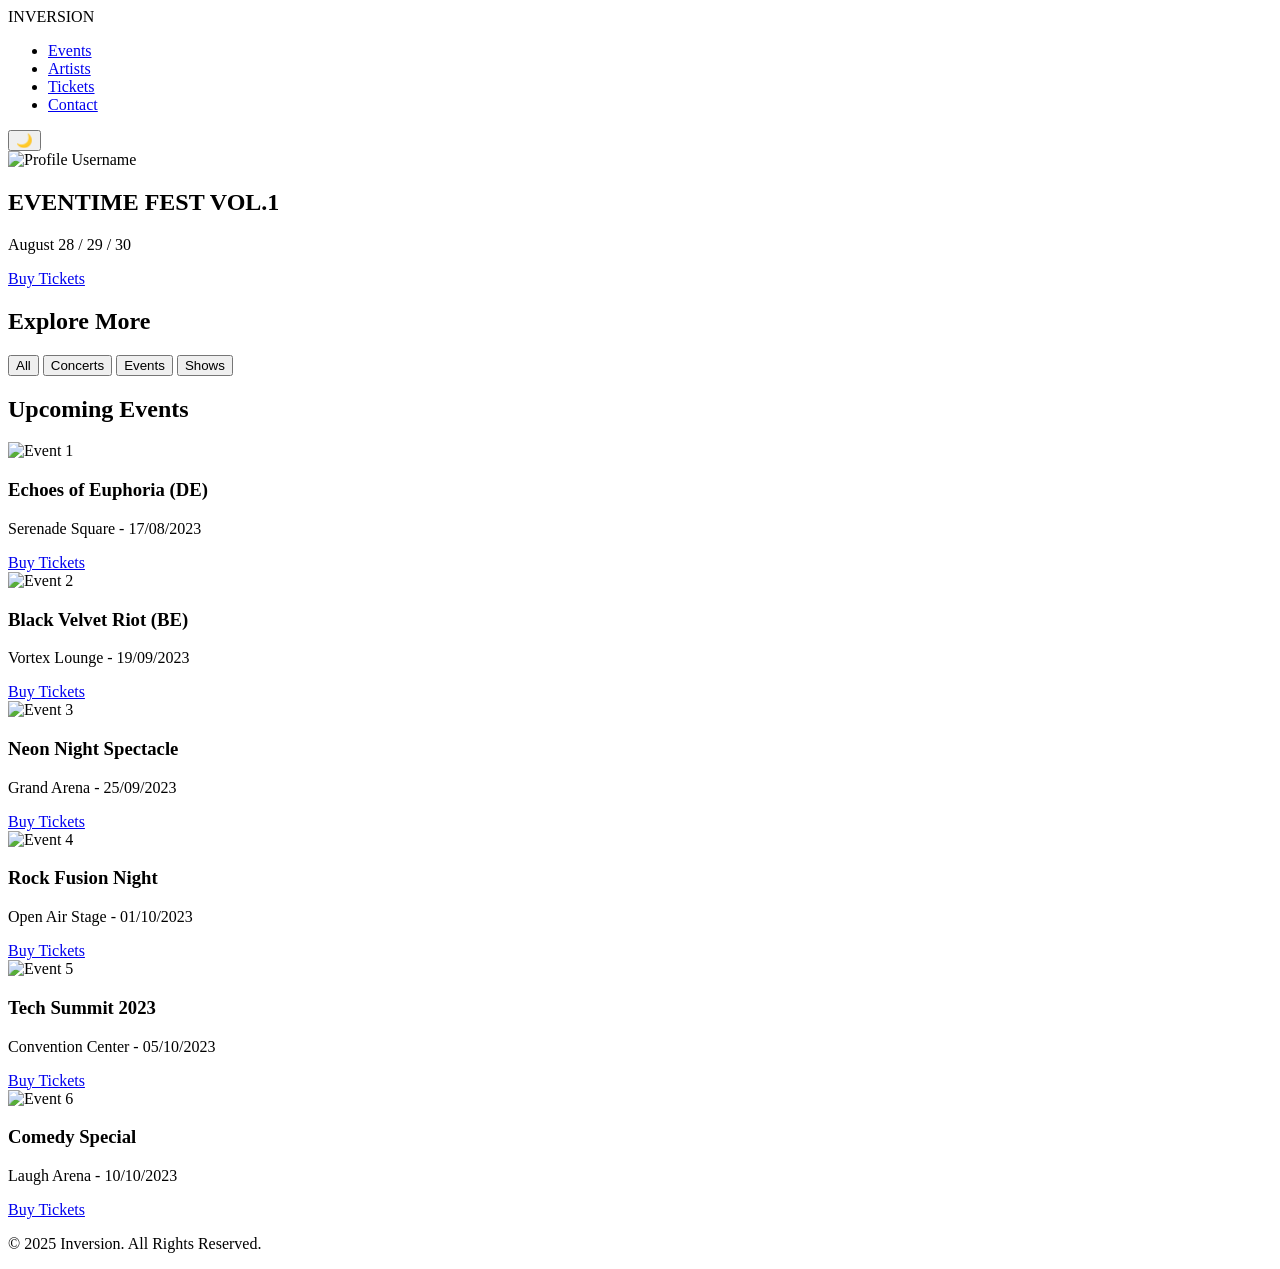
==== index.html @ 716ea82a "Create index.html" ====
<!DOCTYPE html>
<html lang="en">
<head>
    <meta charset="UTF-8">
    <meta name="viewport" content="width=device-width, initial-scale=1.0">
    <title>Inversion - E-Ticket Booking</title>
    <link rel="stylesheet" href="styles.css">
</head>
<body>

    <!-- Header -->
    <header>
        <div class="logo">INVERSION</div>
        <nav>
            <ul>
                <li><a href="#events">Events</a></li>
                <li><a href="#artists">Artists</a></li>
                <li><a href="#tickets">Tickets</a></li>
                <li><a href="#contact">Contact</a></li>
            </ul>
        </nav>
        <div class="nav-right">
            <button id="theme-toggle">🌙</button>
            <div class="profile">
                <img src="profile.jpg" alt="Profile">
                <span>Username</span>
            </div>
        </div>
    </header>

    <!-- Hero Section -->
    <section id="hero">
        <div class="hero-overlay"></div>
        <div class="hero-content">
            <h2>EVENTIME FEST VOL.1</h2>
            <p>August 28 / 29 / 30</p>
            <div id="countdown"></div>
            <a href="#tickets" class="btn">Buy Tickets</a>
        </div>
    </section>

    <!-- Explore Section -->
    <section id="explore">
        <h2>Explore More</h2>
        <div class="explore-options">
            <button class="explore-btn" data-filter="all">All</button>
            <button class="explore-btn" data-filter="concerts">Concerts</button>
            <button class="explore-btn" data-filter="events">Events</button>
            <button class="explore-btn" data-filter="shows">Shows</button>
        </div>
    </section>

    <!-- Events Section -->
    <section id="events">
        <h2>Upcoming Events</h2>
        <div class="event-grid">

            <div class="event-card" data-category="concerts">
                <img src="event1.jpg" alt="Event 1">
                <h3>Echoes of Euphoria (DE)</h3>
                <p>Serenade Square - 17/08/2023</p>
                <a href="#" class="btn">Buy Tickets</a>
            </div>

            <div class="event-card" data-category="events">
                <img src="event2.jpg" alt="Event 2">
                <h3>Black Velvet Riot (BE)</h3>
                <p>Vortex Lounge - 19/09/2023</p>
                <a href="#" class="btn">Buy Tickets</a>
            </div>

            <div class="event-card" data-category="shows">
                <img src="event3.jpg" alt="Event 3">
                <h3>Neon Night Spectacle</h3>
                <p>Grand Arena - 25/09/2023</p>
                <a href="#" class="btn">Buy Tickets</a>
            </div>

            <div class="event-card" data-category="concerts">
                <img src="event4.jpg" alt="Event 4">
                <h3>Rock Fusion Night</h3>
                <p>Open Air Stage - 01/10/2023</p>
                <a href="#" class="btn">Buy Tickets</a>
            </div>

            <div class="event-card" data-category="events">
                <img src="event5.jpg" alt="Event 5">
                <h3>Tech Summit 2023</h3>
                <p>Convention Center - 05/10/2023</p>
                <a href="#" class="btn">Buy Tickets</a>
            </div>

            <div class="event-card" data-category="shows">
                <img src="event6.jpg" alt="Event 6">
                <h3>Comedy Special</h3>
                <p>Laugh Arena - 10/10/2023</p>
                <a href="#" class="btn">Buy Tickets</a>
            </div>

        </div>
    </section>

    <!-- Footer -->
    <footer>
        <p>&copy; 2025 Inversion. All Rights Reserved.</p>
    </footer>

</body>
</html>

<script>
// Toggle Mobile Menu
function toggleMenu() {
    document.getElementById("nav-links").classList.toggle("active");
}

// Dark/Light Mode Toggle
const themeToggle = document.getElementById("theme-toggle");
themeToggle.addEventListener("click", () => {
    document.body.classList.toggle("light-mode");
    themeToggle.textContent = document.body.classList.contains("light-mode") ? "☀️" : "🌙";
});

// Smooth Scrolling
document.querySelectorAll('a[href^="#"]').forEach(anchor => {
    anchor.addEventListener("click", function(e) {
        e.preventDefault();
        document.querySelector(this.getAttribute("href")).scrollIntoView({ behavior: "smooth" });
    });
});

// Event Search
document.getElementById("search-bar").addEventListener("input", function() {
    let filter = this.value.toLowerCase();
    let eventCards = document.querySelectorAll(".event-card");

    eventCards.forEach(card => {
        let title = card.querySelector("h3").textContent.toLowerCase();
        card.style.display = title.includes(filter) ? "block" : "none";
    });
});

// Explore More Filter System
document.querySelectorAll(".explore-btn").forEach(button => {
    button.addEventListener("click", function () {
        let filter = this.getAttribute("data-filter");
        let eventCards = document.querySelectorAll(".event-card");

        eventCards.forEach(card => {
            if (filter === "all" || card.getAttribute("data-category") === filter) {
                card.style.display = "block";
            } else {
                card.style.display = "none";
            }
        });

        // Highlight the selected button
        document.querySelectorAll(".explore-btn").forEach(btn => btn.classList.remove("active"));
        this.classList.add("active");
    });
});

// Ticket Modal
function openModal(eventName) {
    document.getElementById("modal-title").textContent = eventName;
    document.getElementById("ticket-modal").style.display = "flex";
}

function closeModal() {
    document.getElementById("ticket-modal").style.display = "none";
}

// Back to Top Button
const backToTop = document.createElement("button");
backToTop.id = "back-to-top";
backToTop.innerHTML = "⬆";
document.body.appendChild(backToTop);

window.addEventListener("scroll", () => {
    if (window.scrollY > 200) {
        backToTop.style.display = "block";
    } else {
        backToTop.style.display = "none";
    }
});

backToTop.addEventListener("click", () => {
    window.scrollTo({ top: 0, behavior: "smooth" });
});

</script>
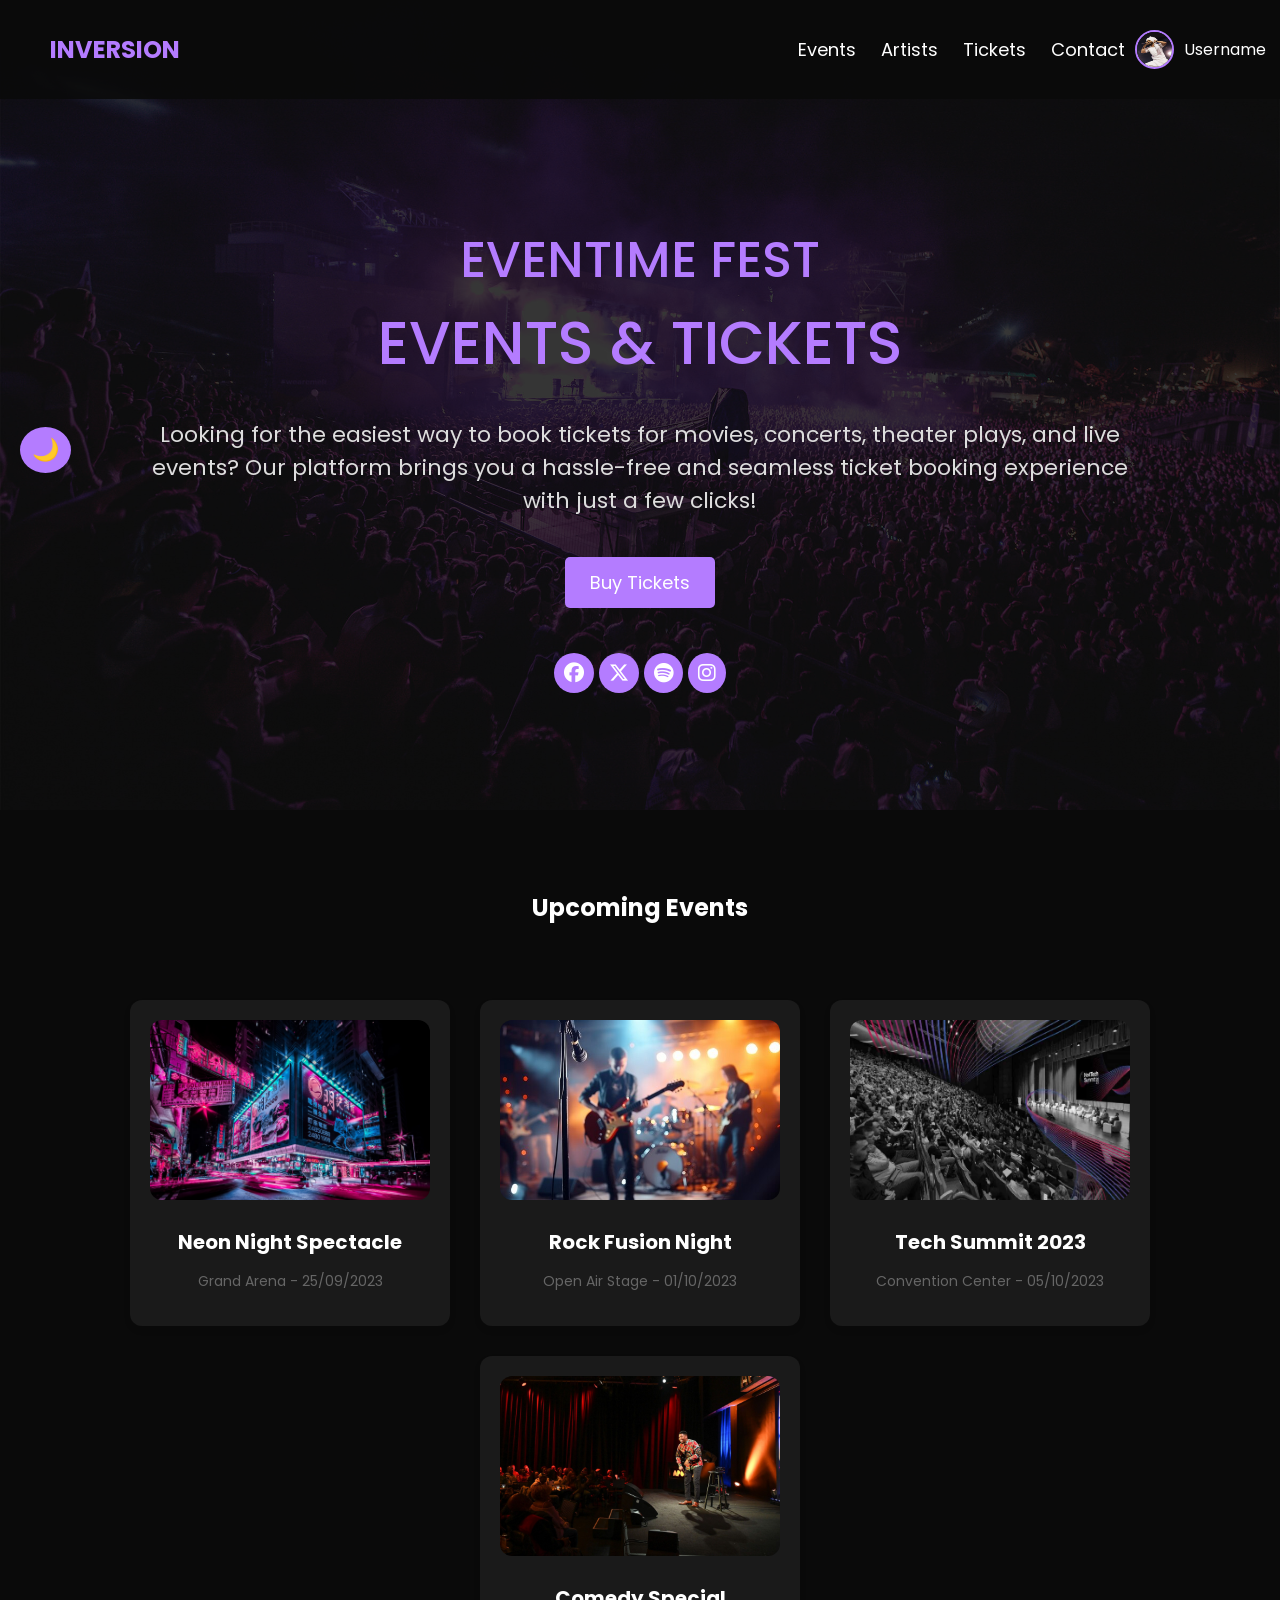
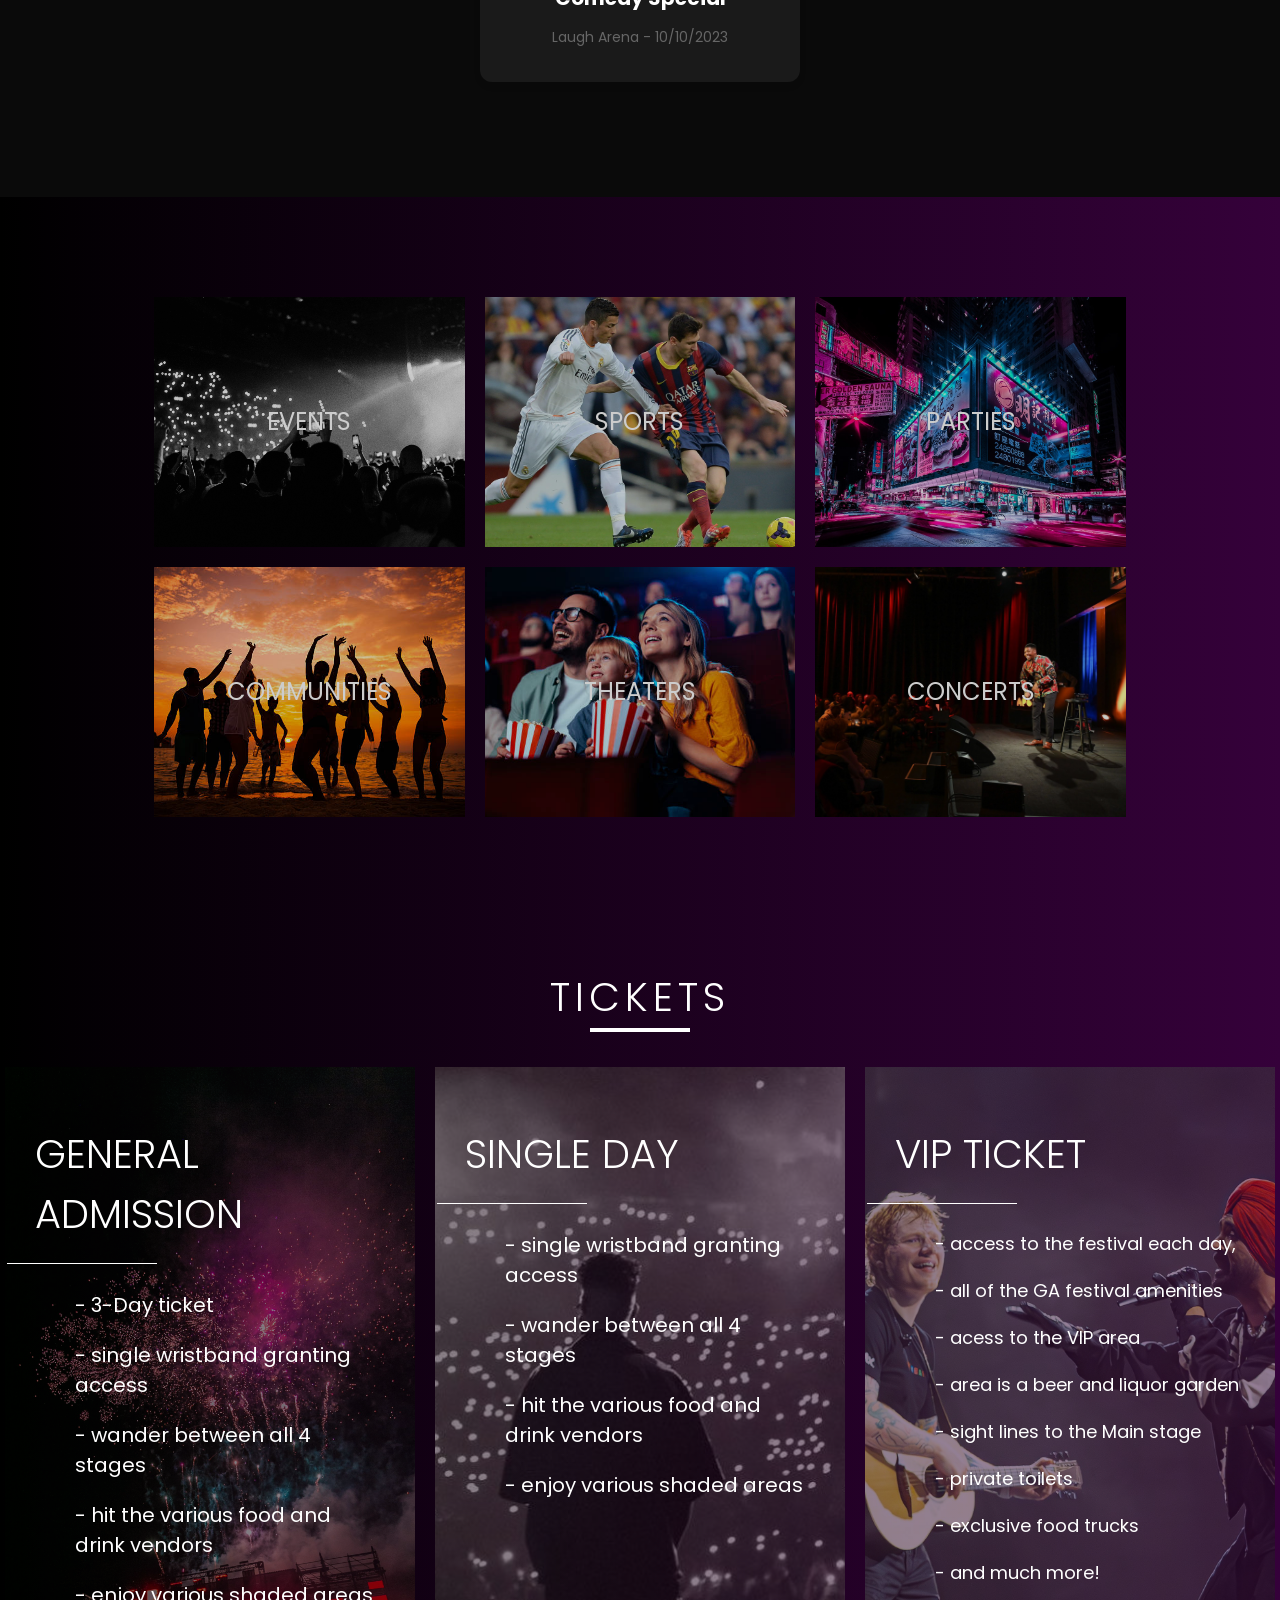
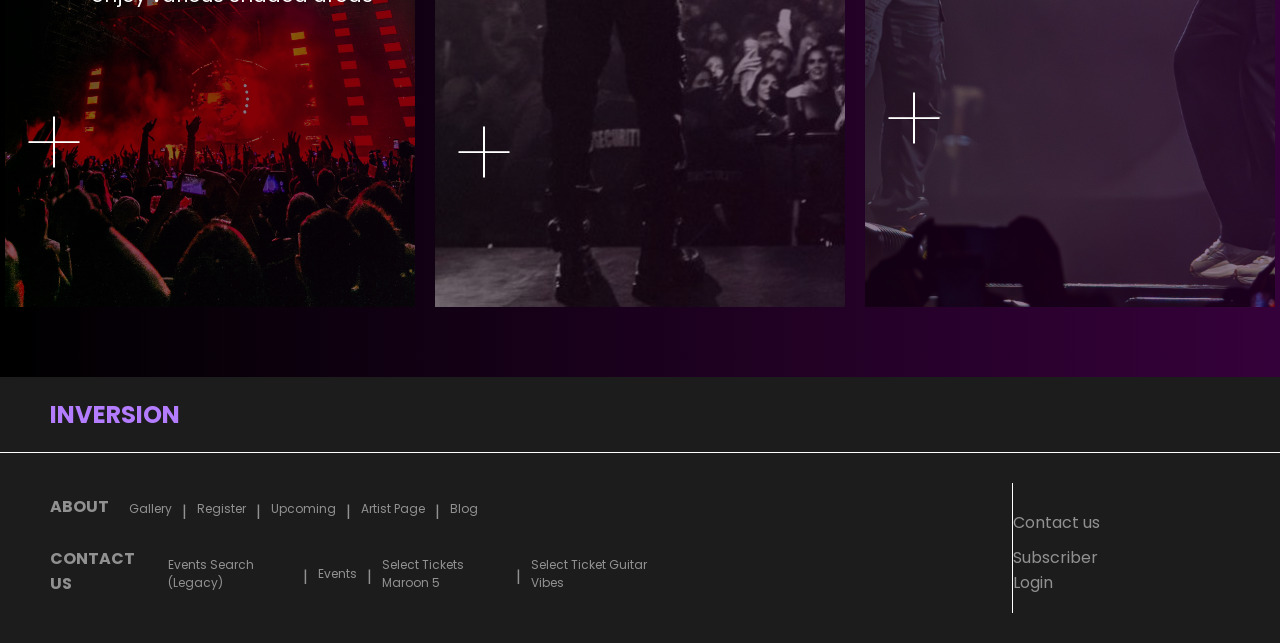
==== commit 1f66e380: "l" ====
--- a/index.html
+++ b/index.html
@@ -3,12 +3,12 @@
 <head>
     <meta charset="UTF-8">
     <meta name="viewport" content="width=device-width, initial-scale=1.0">
-    <title>Inversion - E-Ticket Booking</title>
-    <link rel="stylesheet" href="styles.css">
+    <link rel="stylesheet" href="https://cdnjs.cloudflare.com/ajax/libs/font-awesome/6.7.2/css/all.min.css" integrity="sha512-Evv84Mr4kqVGRNSgIGL/F/aIDqQb7xQ2vcrdIwxfjThSH8CSR7PBEakCr51Ck+w+/U6swU2Im1vVX0SVk9ABhg==" crossorigin="anonymous" referrerpolicy="no-referrer" />
+    <link rel="stylesheet" href="style.css">
+    <title>E-ticket</title>
 </head>
 <body>
 
-    <!-- Header -->
     <header>
         <div class="logo">INVERSION</div>
         <nav>
@@ -22,7 +22,7 @@
         <div class="nav-right">
             <button id="theme-toggle">🌙</button>
             <div class="profile">
-                <img src="profile.jpg" alt="Profile">
+                <img src="photos/diljit.jpg" alt="Profile">
                 <span>Username</span>
             </div>
         </div>
@@ -32,160 +32,153 @@
     <section id="hero">
         <div class="hero-overlay"></div>
         <div class="hero-content">
-            <h2>EVENTIME FEST VOL.1</h2>
-            <p>August 28 / 29 / 30</p>
+            <h2 >EVENTIME FEST</h2>
+            <div class="h3">EVENTS & TICKETS</div>
+            
+            <p>Looking for the easiest way to book tickets for movies, concerts, theater plays, and live events? Our platform brings you a hassle-free and seamless ticket booking experience with just a few clicks!</p>
             <div id="countdown"></div>
             <a href="#tickets" class="btn">Buy Tickets</a>
+            <div class="icons">
+                <i class="fa-brands fa-facebook" id="a"></i>
+                <i class="fa-brands fa-x-twitter"id="a"></i>
+                <i class="fa-brands fa-spotify"id="a"></i>
+                <i class="fa-brands fa-instagram"id="a"></i>
+            </div>
         </div>
     </section>
 
-    <!-- Explore Section -->
-    <section id="explore">
-        <h2>Explore More</h2>
-        <div class="explore-options">
-            <button class="explore-btn" data-filter="all">All</button>
-            <button class="explore-btn" data-filter="concerts">Concerts</button>
-            <button class="explore-btn" data-filter="events">Events</button>
-            <button class="explore-btn" data-filter="shows">Shows</button>
-        </div>
-    </section>
+    
 
     <!-- Events Section -->
     <section id="events">
-        <h2>Upcoming Events</h2>
+        <h1>Upcoming Events</h1>
         <div class="event-grid">
 
+
+            <div class="event-card" data-category="shows">
+                <img src="/photos/event3.jpg" alt="Event 3">
+                <h3>Neon Night Spectacle</h3>
+                <p>Grand Arena - 25/09/2023</p>
+                <form><script src="https://checkout.razorpay.com/v1/payment-button.js" data-payment_button_id="pl_PzeDdivx7SBPnt" async> </script> </form>
+            </div>
+
             <div class="event-card" data-category="concerts">
-                <img src="event1.jpg" alt="Event 1">
-                <h3>Echoes of Euphoria (DE)</h3>
-                <p>Serenade Square - 17/08/2023</p>
-                <a href="#" class="btn">Buy Tickets</a>
+                <img src="/photos/event4.jpg" alt="Event 4">
+                <h3>Rock Fusion Night</h3>
+                <p>Open Air Stage - 01/10/2023</p>
+                <form><script src="https://checkout.razorpay.com/v1/payment-button.js" data-payment_button_id="pl_PzeDdivx7SBPnt" async> </script> </form>
             </div>
 
             <div class="event-card" data-category="events">
-                <img src="event2.jpg" alt="Event 2">
-                <h3>Black Velvet Riot (BE)</h3>
-                <p>Vortex Lounge - 19/09/2023</p>
-                <a href="#" class="btn">Buy Tickets</a>
+                <img src="/photos/event5.jpg" alt="Event 5">
+                <h3>Tech Summit 2023</h3>
+                <p>Convention Center - 05/10/2023</p>
+                <form><script src="https://checkout.razorpay.com/v1/payment-button.js" data-payment_button_id="pl_PzeDdivx7SBPnt" async> </script> </form>
             </div>
 
             <div class="event-card" data-category="shows">
-                <img src="event3.jpg" alt="Event 3">
-                <h3>Neon Night Spectacle</h3>
-                <p>Grand Arena - 25/09/2023</p>
-                <a href="#" class="btn">Buy Tickets</a>
-            </div>
-
-            <div class="event-card" data-category="concerts">
-                <img src="event4.jpg" alt="Event 4">
-                <h3>Rock Fusion Night</h3>
-                <p>Open Air Stage - 01/10/2023</p>
-                <a href="#" class="btn">Buy Tickets</a>
-            </div>
-
-            <div class="event-card" data-category="events">
-                <img src="event5.jpg" alt="Event 5">
-                <h3>Tech Summit 2023</h3>
-                <p>Convention Center - 05/10/2023</p>
-                <a href="#" class="btn">Buy Tickets</a>
-            </div>
-
-            <div class="event-card" data-category="shows">
-                <img src="event6.jpg" alt="Event 6">
+                <img src="/photos/event6.jpg" alt="Event 6">
                 <h3>Comedy Special</h3>
                 <p>Laugh Arena - 10/10/2023</p>
-                <a href="#" class="btn">Buy Tickets</a>
+                <form><script src="https://checkout.razorpay.com/v1/payment-button.js" data-payment_button_id="pl_PzeDdivx7SBPnt" async> </script> </form>
             </div>
 
         </div>
     </section>
 
-    <!-- Footer -->
-    <footer>
-        <p>&copy; 2025 Inversion. All Rights Reserved.</p>
+<div class="event">
+    <div class="grid-container">
+    <div class="grid-item events" id="pol">EVENTS</div>
+    <div class="grid-item sports" id="eventsRedirect">SPORTS</div>
+    <div class="grid-item parties" id="lol">PARTIES</div>
+    <div class="grid-item communities" id="pl">COMMUNITIES</div>
+    <div class="grid-item theaters" id="v">THEATERS</div>
+    <div class="grid-item concerts" id="e">CONCERTS</div>
+    </div>
+</div>
+<div class="event-list" id="eventList"></div>
+
+
+
+
+
+    <div class="ticket-text">TICKETS</div>
+    <div class="tickets">
+        <div class="general">
+            <h1 class="tickets-h1">GENERAL ADMISSION</h1>
+            <ul class="tickets-ul">
+                <li>- 3-Day ticket</li>
+                <li>- single wristband granting access</li>
+                <li>- wander between all 4 stages</li>
+                <li>- hit the various food and drink vendors</li>
+                <li>- enjoy various shaded areas</li>
+            </ul>
+            <div class="plus"id="ticket-plus">+</div>
+
+        </div>
+        <div class="single">
+            <h1 class="tickets-h1">SINGLE DAY</h1>
+            <ul class="tickets-ul">
+                <li>- single wristband granting access</li>
+                <li>- wander between all 4 stages</li>
+                <li>- hit the various food and drink vendors</li>
+                <li>- enjoy various shaded areas</li>
+            </ul>
+            <div class="plus1"id="ticket-plus">+</div>
+
+        </div>
+        <div class="vip">
+            <h1 class="tickets-h1">VIP TICKET</h1>
+            <ul class="tickets-ul" id="vip">
+                <li>- access to the festival each day,</li>
+                <li>- all of the GA festival amenities</li>
+                <li>- acess to the VIP area</li>
+                <li>- area is a beer and liquor garden</li>
+                <li>- sight lines to the Main stage</li>
+                <li>- private toilets</li>
+                <li>- exclusive food trucks</li>
+                <li>- and much more!</li>
+            </ul>
+            <!-- <i class="fa-solid fa-plus" id="plus"></i> -->
+             <div class="plus2" id="ticket-plus">+</div>
+        </div>
+    </div>
+
+    <footer class="footer">
+        <div class="foot1">
+            <div class="logo">INVERSION</div>
+        </div>
+        <div class="foot2">
+            <div class="foot2-pt1">
+                <div class="foot2-cont1">
+                    <div class="foot2-h">ABOUT</div>
+                    <ul class="foot2-ul">
+                        <li>Gallery</li>|
+                        <li>Register</li>|
+                        <li>Upcoming</li>|
+                        <li>Artist Page</li>|
+                        <li>Blog</li>
+                    </ul>
+                </div>
+                <div class="foot2-cont1">
+                    <div class="foot2-h">CONTACT US</div>
+                    <ul class="foot2-ul">
+                        <li>Events Search (Legacy)</li>|
+                        <li>Events</li>|
+                        <li>Select Tickets Maroon 5</li>|
+                        <li>Select Ticket Guitar Vibes</li>
+                    </ul>
+                </div>
+                
+            </div>
+            <div class="foot2-pt2">
+                
+                <div class="foot2-cont2"><a href="#">Contact us</a></div>
+                <div class="foot2-cont2"><a href="#">Subscriber Login</a></div>
+            </div>
+        </div>
     </footer>
-
+    
+    <script src="index.js"></script>
 </body>
 </html>
-
-<script>
-// Toggle Mobile Menu
-function toggleMenu() {
-    document.getElementById("nav-links").classList.toggle("active");
-}
-
-// Dark/Light Mode Toggle
-const themeToggle = document.getElementById("theme-toggle");
-themeToggle.addEventListener("click", () => {
-    document.body.classList.toggle("light-mode");
-    themeToggle.textContent = document.body.classList.contains("light-mode") ? "☀️" : "🌙";
-});
-
-// Smooth Scrolling
-document.querySelectorAll('a[href^="#"]').forEach(anchor => {
-    anchor.addEventListener("click", function(e) {
-        e.preventDefault();
-        document.querySelector(this.getAttribute("href")).scrollIntoView({ behavior: "smooth" });
-    });
-});
-
-// Event Search
-document.getElementById("search-bar").addEventListener("input", function() {
-    let filter = this.value.toLowerCase();
-    let eventCards = document.querySelectorAll(".event-card");
-
-    eventCards.forEach(card => {
-        let title = card.querySelector("h3").textContent.toLowerCase();
-        card.style.display = title.includes(filter) ? "block" : "none";
-    });
-});
-
-// Explore More Filter System
-document.querySelectorAll(".explore-btn").forEach(button => {
-    button.addEventListener("click", function () {
-        let filter = this.getAttribute("data-filter");
-        let eventCards = document.querySelectorAll(".event-card");
-
-        eventCards.forEach(card => {
-            if (filter === "all" || card.getAttribute("data-category") === filter) {
-                card.style.display = "block";
-            } else {
-                card.style.display = "none";
-            }
-        });
-
-        // Highlight the selected button
-        document.querySelectorAll(".explore-btn").forEach(btn => btn.classList.remove("active"));
-        this.classList.add("active");
-    });
-});
-
-// Ticket Modal
-function openModal(eventName) {
-    document.getElementById("modal-title").textContent = eventName;
-    document.getElementById("ticket-modal").style.display = "flex";
-}
-
-function closeModal() {
-    document.getElementById("ticket-modal").style.display = "none";
-}
-
-// Back to Top Button
-const backToTop = document.createElement("button");
-backToTop.id = "back-to-top";
-backToTop.innerHTML = "⬆";
-document.body.appendChild(backToTop);
-
-window.addEventListener("scroll", () => {
-    if (window.scrollY > 200) {
-        backToTop.style.display = "block";
-    } else {
-        backToTop.style.display = "none";
-    }
-});
-
-backToTop.addEventListener("click", () => {
-    window.scrollTo({ top: 0, behavior: "smooth" });
-});
-
-</script>
--- a/style.css
+++ b/style.css
@@ -0,0 +1,842 @@
+@import url('https://fonts.googleapis.com/css2?family=Montserrat:ital,wght@0,100..900;1,100..900&family=Poppins:ital,wght@0,100;0,200;0,300;0,400;0,500;0,600;0,700;0,800;0,900;1,100;1,200;1,300;1,400;1,500;1,600;1,700;1,800;1,900&family=Radio+Canada+Big:ital,wght@0,400..700;1,400..700&display=swap');
+
+body {
+    background: linear-gradient(to right, #000000, #35013a);
+    font-family: "Poppins", serif;
+    box-sizing: border-box;
+    scroll-behavior: smooth;
+    margin: 0;
+    padding: 0;
+}
+
+.ticket-text {
+    margin-top: 30px;
+    color: white;
+    text-align: center;
+    font-size: 40px;
+    font-weight: 300;
+    letter-spacing:5px;
+    position: relative;
+}
+
+.ticket-text::after {
+    content: "";
+    position: absolute;
+    left: 50%;
+    bottom: -5px;
+    width: 100px;
+    height: 4px;
+    /* background-color: black; */
+    background-color: white;
+    transform: translateX(-50%);
+}
+
+.tickets {
+    margin-top: 40px;
+    display: flex;
+    align-items: center;
+    justify-content: center;
+    gap: 20px;
+    color: white;
+}
+
+.tickets-h1 {
+    font-weight: 300;
+    padding: 10px;
+    font-size: 40px;
+}
+.tickets-h1::after{
+    content: "";
+    position: absolute;
+    right: 44%;
+    bottom: -10px;
+    width: 150px;
+    height: 1px;
+    /* background-color: black; */
+    background-color: white;
+    transform: translateX(-50%);
+}
+
+.tickets-price {
+    margin-top: 80px;
+    font-size: 40px;
+    margin-left: 30px;
+}
+
+.general, .single, .vip {
+    position: relative;
+    width: 370px;
+    height: 800px;
+    /* display: flex;
+    flex-direction: column;
+    align-items: center;
+    justify-content: center; */
+    padding: 20px;
+}
+.general::before{
+    background-image: url(photos/concert.jpg);
+    background-size: cover;
+    background-position: center;
+}
+.single::before{
+    background-image: url(photos/karan.jpg);
+    background-size: cover;
+    background-position: center;
+}
+.vip::before{
+    background-image: url(photos/diljit2.jpg);
+    background-size: cover;
+    background-position: center;
+}
+.general::before, .single::before, .vip::before {
+    content: "";
+    position: absolute;
+    top: 0;
+    left: 0;
+    width: 100%;
+    height: 100%;
+
+    opacity: 0.5;  
+    z-index: -1;
+}
+
+.general * , .single * , .vip * {
+    position: relative;
+    z-index: 1;
+} 
+.tickets-ul{
+    font-size: 20px;
+}
+.tickets-ul li{
+    list-style-type: none;
+    padding: 10px;
+}
+#vip li{
+    font-size: 18px;
+}
+
+.plus{
+    font-size: 100px;
+    margin-top: 50px;
+    font-weight: 100;
+}
+.plus1{
+    font-size: 100px;
+    margin-top: 170px;
+    font-weight: 100;
+}
+.plus2{
+    font-size: 100px;
+    margin-top: 50px;
+    font-weight: 100;
+}
+#ticket-plus:hover{
+    color: magenta;
+    cursor: pointer;
+    font-weight: 200;
+}
+
+
+
+
+
+/* Hide Scrollbar */
+body::-webkit-scrollbar {
+    display: none;
+}
+
+body {
+    font-family: 'Poppins', sans-serif;
+    background-color: #0a0a0a;
+    color: #fff;
+    overflow-x: hidden;
+    transition: 0.3s ease-in-out;
+}
+
+/* Light Mode */
+body.light-mode {
+    background-color: #ffffff;
+    color: #333;
+}
+
+body.light-mode header,
+body.light-mode .event-card,
+body.light-mode .explore-card {
+    background: #f5f5f5;
+}
+
+body.light-mode .btn {
+    background: #ff9800;
+}
+
+body.light-mode .btn:hover {
+    background: #e68900;
+}
+
+body.light-mode .explore-heading,
+body.light-mode .event-heading {
+    color: #ff9800;
+}
+
+body.light-mode nav ul li a {
+    color: #333;
+}
+
+body.light-mode nav ul li a:hover {
+    color: #ff9800;
+}
+
+
+
+header {
+    display: flex;
+    justify-content: space-between;
+    align-items: center;
+    background: rgba(10, 10, 10, 0.9);
+    padding: 20px 50px;
+    position: fixed;
+    width: 95%;
+    top: 0;
+    z-index: 1000;
+    transition: 0.3s;
+}
+
+/* Light Mode Navbar */
+body.light-mode header {
+    background: rgba(255, 255, 255, 0.9);
+}
+
+/* Logo */
+.logo {
+    font-size: 24px;
+    font-weight: bold;
+    color: #b47cff;
+}
+
+/* Navbar */
+nav {
+    flex-grow: 1;
+    display: flex;
+    justify-content: flex-end;
+    align-items: center;
+}
+
+nav ul {
+    list-style: none;
+    display: flex;
+    gap: 25px;
+}
+
+nav ul li {
+    display: inline;
+}
+
+nav ul li a {
+    color: #fff;
+    text-decoration: none;
+    font-size: 18px;
+    transition: 0.3s;
+}
+
+nav ul li a:hover {
+    color: #b47cff;
+}
+
+/* Profile & Theme Toggle */
+.nav-right {
+    display: flex;
+    align-items: center;
+    gap: 15px;
+}
+
+/* Theme Toggle Button - Fixed on Left Side */
+#theme-toggle {
+    position: fixed;
+    left: 20px;
+    top: 50%;
+    transform: translateY(-50%);
+    background: #b47cff;
+    border: none;
+    color: #fff;
+    font-size: 22px;
+    padding: 10px 12px;
+    border-radius: 50%;
+    cursor: pointer;
+    transition: 0.3s;
+}
+
+body.light-mode #theme-toggle {
+    color: #ff9800;
+}
+
+
+.event{
+    padding: 100px;
+    display: flex;
+    justify-content: center;
+    align-items: center;
+}
+.grid-container {
+    
+    display: grid;
+    grid-template-columns: repeat(3, 1fr);
+    grid-gap: 20px;
+    width: 90%;
+    max-width: 1200px;
+}
+
+.grid-item {
+    position: relative;
+    display: flex;
+    justify-content: center;
+    align-items: center;
+    height: 250px;
+    color: white;
+    font-size: 24px;
+    text-align: center;
+    background-size: cover;
+    background-position: center;
+    cursor: pointer;
+    transition: transform 0.3s ease-in-out;
+}
+
+.grid-item::before {
+    content: "";
+    position: absolute;
+    top: 0;
+    left: 0;
+    width: 100%;
+    height: 100%;
+    background: rgba(0, 0, 0, 0.2);
+}
+
+.grid-item:hover::before {
+    background: rgba(0, 0, 0, 0.0);
+}
+
+.grid-item:hover {
+    transform: scale(1.05);
+}
+
+.grid-item.events {
+    background-image: url('photos/event2.jpg');
+}
+.grid-item.sports {
+    background-image: url('photos/sports.jpg');
+}
+.grid-item.parties {
+    background-image: url('photos/event3.jpg');
+}
+.grid-item.communities {
+    background-image: url('photos/event1.jpg');
+}
+.grid-item.theaters {
+    background-image: url('photos/theatre.jpg');
+}
+.grid-item.concerts {
+    background-image: url('photos/event6.jpg');
+}
+
+
+
+.event-list {
+    display: flex;
+    flex-wrap: wrap;
+    justify-content: center;
+    margin-top: 20px;
+}
+
+.event-card {
+    background: #fff;
+    border-radius: 8px;
+    box-shadow: 0px 4px 6px rgba(0, 0, 0, 0.1);
+    width: 300px;
+    margin: 15px;
+    overflow: hidden;
+    transition: transform 0.3s;
+}
+
+.event-card:hover {
+    transform: scale(1.05);
+}
+
+.event-card img {
+    width: 100%;
+    height: 180px;
+    object-fit: cover;
+}
+
+.event-card .info {
+    padding: 15px;
+    text-align: center;
+}
+
+.event-card h3 {
+    font-size: 20px;
+    margin-bottom: 5px;
+}
+
+.event-card p {
+    font-size: 14px;
+    color: #666;
+}
+
+
+
+#theme-toggle:hover {
+    background: #8c5cb9;
+}
+
+/* Profile Section */
+.profile {
+    margin-left: 10px;
+    display: flex;
+    align-items: center;
+    gap: 10px;
+    cursor: pointer;
+}
+
+.profile img {
+    width: 35px;
+    height: 35px;
+    border-radius: 50%;
+    border: 2px solid #b47cff;
+}
+
+.profile span {
+    font-size: 16px;
+    color: #fff;
+}
+
+/* Hero Section */
+#hero {
+    position: relative;
+    width: 100%;
+    height: 90vh;
+    background: url('/photos/hero-bg.jpg') no-repeat center center/cover;
+    display: flex;
+    justify-content: center;
+    align-items: center;
+    text-align: center;
+}
+
+/* Dark Overlay */
+.hero-overlay {
+    position: absolute;
+    top: 0;
+    left: 0;
+    width: 100%;
+    height: 100%;
+    background: rgba(10, 10, 10, 0.6);
+}
+
+/* Hero Content */
+.hero-content {
+    margin-top: 90px;
+    position: relative;
+    z-index: 1;
+    animation: fadeIn 1.5s ease-in-out;
+}
+.icons{
+    margin-top:20px;
+    padding: 25px;
+    font-size: 20px;
+}
+.icons #a{
+    background-color: #b47cff;
+    padding: 10px;
+    border-radius: 50%;
+}
+
+.hero-content h2 {
+    font-size: 50px;
+    color: #b47cff;
+    font-weight: 500;
+    margin-bottom: 0;
+}
+.hero-content .h3 {
+    font-size: 60px;
+    color: #b47cff;
+    font-weight: 500;
+    padding: 0;
+    margin: 0;
+}
+
+body.light-mode .hero-content h2 {
+    color: #ff9800;
+}
+
+.hero-content p {
+    font-size: 22px;
+    margin-top: 10px;
+    color: #ddd;
+    margin: 30px 150px 0px 150px;
+}
+
+/* Button */
+.btn {
+    display: inline-block;
+    padding: 12px 25px;
+    background: #b47cff;
+    color: #fff;
+    text-decoration: none;
+    font-size: 18px;
+    border-radius: 5px;
+    margin-top: 20px;
+    transition: 0.3s;
+    border: none;
+    cursor: pointer;
+    margin-top: 40px;
+}
+
+.btn:hover {
+    background: #8c5cb9;
+}
+
+/* Explore More Section */
+#explore {
+    text-align: center;
+    padding: 50px 20px;
+    background: #0d0d0d; /* Darker Background */
+}
+
+.explore-heading {
+    font-size: 32px;
+    color: #b47cff;
+    margin-bottom: 20px;
+}
+
+body.light-mode .explore-heading {
+    color: #ff9800;
+}
+
+.explore-buttons {
+    display: flex;
+    justify-content: center;
+    gap: 15px;
+    margin-bottom: 30px;
+}
+
+.explore-btn {
+    padding: 10px 20px;
+    font-size: 16px;
+    background: transparent;
+    color: #b47cff;
+    border: 2px solid #b47cff;
+    border-radius: 5px;
+    cursor: pointer;
+    transition: 0.3s;
+}
+
+.explore-btn:hover, .explore-btn.active {
+    background: #b47cff;
+    color: #fff;
+}
+
+body.light-mode .explore-btn {
+    color: #ff9800;
+    border: 2px solid #ff9800;
+}
+
+body.light-mode .explore-btn:hover, 
+body.light-mode .explore-btn.active {
+    background: #ff9800;
+    color: #fff;
+}
+
+/* Explore More Cards */
+.explore-grid {
+    display: flex;
+    flex-wrap: wrap;
+    justify-content: center;
+    gap: 20px;
+    padding: 20px;
+}
+
+.explore-card {
+    background: linear-gradient(135deg, #1a1a1a, #2a1a3d);
+    padding: 25px;
+    width: 320px;
+    border-radius: 15px;
+    text-align: center;
+    transition: 0.3s ease-in-out;
+    box-shadow: 0px 5px 15px rgba(180, 124, 255, 0.2);
+}
+
+.explore-card img {
+    width: 100%;
+    height: 180px;
+    object-fit: cover;
+    border-radius: 12px;
+}
+
+.explore-card h3 {
+    color: #b47cff;
+    font-size: 22px;
+    margin-top: 15px;
+}
+
+body.light-mode .explore-card h3 {
+    color: #ff9800;
+}
+
+.explore-card p {
+    font-size: 16px;
+    color: #ddd;
+    margin-top: 8px;
+}
+
+.explore-card .btn {
+    margin-top: 15px;
+}
+
+/* Hover Effect */
+.explore-card:hover {
+    transform: translateY(-5px);
+    box-shadow: 0px 8px 20px rgba(180, 124, 255, 0.3);
+}
+
+
+/* Search Bar */
+#search {
+    text-align: center;
+    margin: 40px 0;
+}
+
+#search-bar {
+    padding: 12px;
+    width: 60%;
+    max-width: 500px;
+    border: none;
+    border-radius: 20px;
+    font-size: 16px;
+    text-align: center;
+}
+
+#events {
+    text-align: center;
+    padding: 60px 20px;
+    background: #0a0a0a;
+}
+
+.event-heading {
+    font-size: 32px;
+    color: #b47cff;
+    margin-bottom: 25px;
+}
+
+body.light-mode .event-heading {
+    color: #ff9800;
+}
+
+/* Events Grid */
+.event-grid {
+    display: flex;
+    flex-wrap: wrap;
+    justify-content: center;
+    padding: 40px;
+}
+
+.event-card {
+    background: #1a1a1a;
+    padding: 20px;
+    margin: 15px;
+    border-radius: 12px;
+    width: 280px;
+    text-align: center;
+    transition: transform 0.3s ease-in-out;
+}
+
+.event-card img {
+    width: 100%;
+    height: 180px; /* Fixed height for uniformity */
+    object-fit: cover; /* Ensure images are cropped to fit */
+    border-radius: 12px;
+}
+
+.event-card:hover {
+    transform: scale(1.05);
+}
+
+body.light-mode .event-card {
+    background: #f5f5f5;
+}
+
+body.light-mode .event-card h3 {
+    color: #ff9800;
+}
+
+/* Modal */
+.modal {
+    display: none;
+    position: fixed;
+    top: 50%;
+    left: 50%;
+    transform: translate(-50%, -50%);
+    background: #1a1a1a;
+    padding: 25px;
+    border-radius: 10px;
+    box-shadow: 0 0 15px rgba(255, 255, 255, 0.1);
+    text-align: center;
+    z-index: 1000;
+}
+
+.modal-content {
+    padding: 20px;
+}
+
+.close {
+    position: absolute;
+    top: 10px;
+    right: 15px;
+    font-size: 24px;
+    cursor: pointer;
+}
+
+/* Back to Top Button */
+#back-to-top {
+    position: fixed;
+    bottom: 20px;
+    right: 20px;
+    background: #b47cff;
+    color: #fff;
+    padding: 10px 15px;
+    border-radius: 50%;
+    font-size: 18px;
+    border: none;
+    cursor: pointer;
+    display: none;
+}
+.footer {
+    background-color: rgb(29, 28, 28);
+    color: rgb(145, 145, 145);
+    /* font-family: Arial, sans-serif; */
+    margin-top: 70px;
+}
+
+.foot1 {
+    display: flex;
+    justify-content: space-between;
+    align-items: center;
+    padding: 20px 50px;
+    border-bottom: 1px solid white;
+}
+
+.logo {
+    font-size: 24px;
+    font-weight: bold;
+}
+
+.foot1-p {
+    font-size: 14px;
+}
+
+.foot2 {
+    display: flex;
+    justify-content: space-between;
+    align-items: center;
+    padding: 30px 50px;
+}
+
+.foot2-pt1 {
+    border-right: 1px solid white;
+    padding-right: 300px;
+}
+
+.foot2-cont1 {
+    display: flex;
+    align-items: center;
+    /* justify-content: center; */
+    margin-right: 50px;
+}
+
+.foot2-h {
+    font-weight: bold;
+    margin-bottom: 10px;
+    margin-right: 20px;
+}
+
+.foot2-ul {
+    display: flex;
+    justify-content: center;
+    align-items: center;
+    gap: 10px;
+    list-style: none;
+    padding: 0;
+}
+
+.foot2-ul li {
+    display: flex;
+    justify-content: center;
+    align-items: center;
+    gap: 20px;
+    font-size: 12px;
+    margin-bottom: 5px;
+}
+
+.foot2-pt2 {
+   margin-right: 100px;
+}
+
+.foot2-cont2 a {
+    color: rgb(145, 145, 145);
+    text-decoration: none;
+    display: block;
+    margin-top: 10px;
+}
+
+.foot2-cont2 a:hover {
+    text-decoration: underline;
+}
+
+.social-links li {
+    display: flex;
+    align-items: center;
+}
+
+.social-links img {
+    width: 16px;
+    height: 16px;
+    margin-right: 8px;
+}
+
+/* Animations */
+@keyframes fadeIn {
+    from {
+        opacity: 0;
+        transform: translateY(-20px);
+    }
+    to {
+        opacity: 1;
+        transform: translateY(0);
+    }
+}
+
+/* Responsive Design */
+@media (max-width: 768px) {
+    nav ul {
+        flex-direction: column;
+        gap: 15px;
+    }
+
+    .profile span {
+        display: none;
+    }
+
+    #search-bar {
+        width: 80%;
+    }
+
+    .hero-content h2 {
+        font-size: 32px;
+    }
+
+    #theme-toggle {
+        left: 10px; /* Adjust positioning for smaller screens */
+    }
+
+    .explore-grid, .event-grid {
+        flex-direction: column;
+        align-items: center;
+    }
+}
